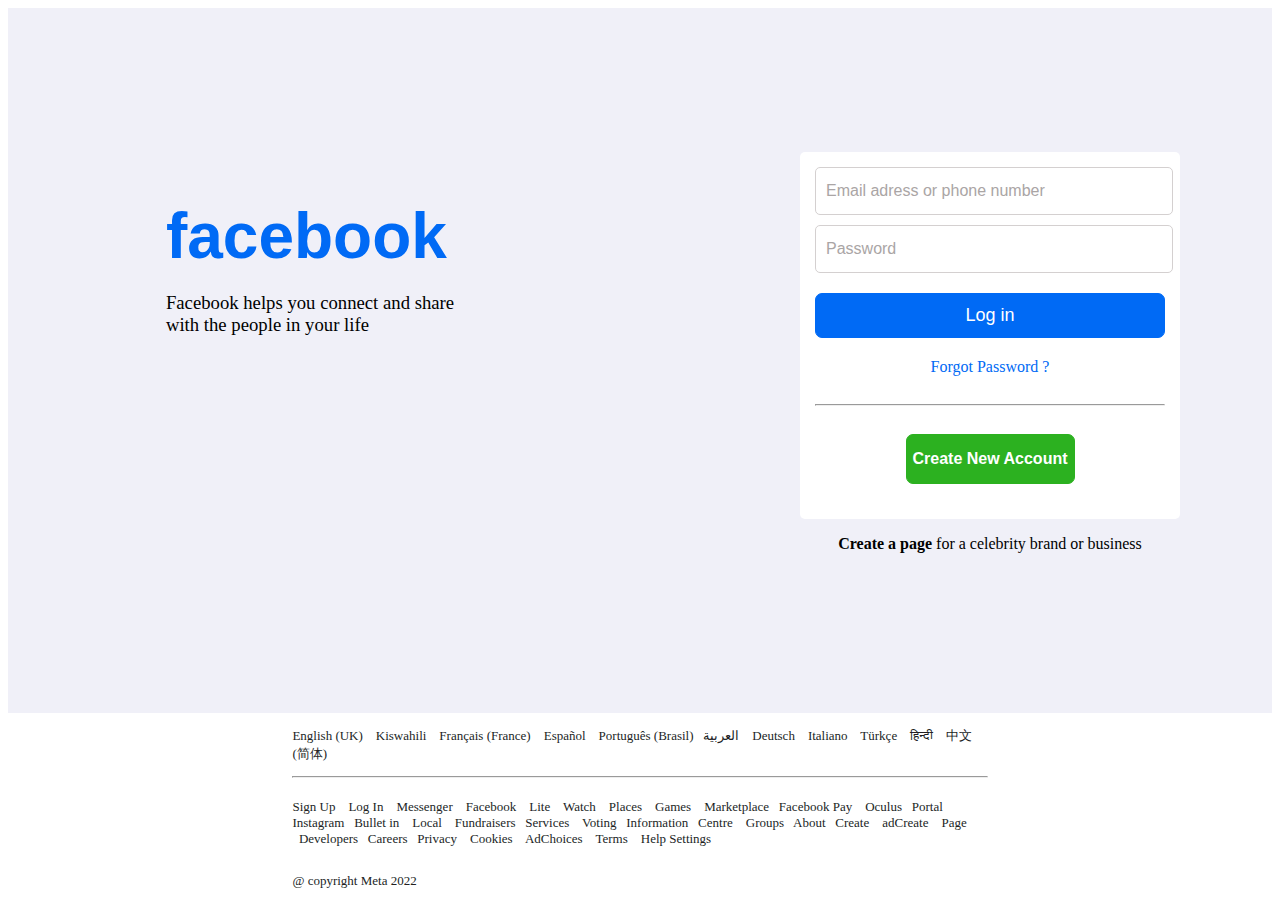
==== index.html @ 2e420ad1 "Index" ====
<!DOCTYPE html>
<html lang="en">
    <head>
        <title>
            CSS Grid
        </title>
        <meta name="viewport" content="width=device-width, initial-scale=1.0">
        <link rel="stylesheet" href="grid.css"> 
    </head>
    <body>
        <div class="container">
            <div class="grid-1">
                <div class="textlogo">
                    <h2>facebook</h2>
                </div>
                <div class="caption">
                    <h3>Facebook helps you connect and share<br> 
                        with the people in your life</h3>
                </div>

            </div>
            <div class="above-grid-2">
                <div class="grid-2">
                    <div class="Username">
                        <input type="text" name="Username" id="Username" placeholder="Email adress or phone number">
                    </div>
                    <div class="password">
                        <input type="password" name="password" id="Password" placeholder="Password">
                    </div>
                    <div class="button">
                        <button type="button" name="login" id="login"> Log in </button>
                    </div>
                    <div class="forgot">
                        <a href="https://web.facebook.com/login/identify/?ctx=recover&ars=facebook_login&from_login_screen=0">Forgot Password ?</a>
                    </div>
                    <div class="hr">
                        <hr>
                    </div>
                    <div class="create">
                        <button type="button"name="create" id="create"><a href="form/form.html">Create New Account</a> </button>
                    </div>
                </div>
                <div class="page">
                    <p><a href="https://web.facebook.com/pages/create/?ref_type=registration_form">Create a page</a> for a celebrity brand or business</p>
                </div>
             </div>
        </div>
        <div class="lang">
            <div class="languages">
            <p>English (UK)&nbsp;  &nbsp; Kiswahili&nbsp;  &nbsp;
                Français (France)  &nbsp;&nbsp;
                Español  &nbsp;&nbsp;
                Português (Brasil)&nbsp;&nbsp;  
                العربية  &nbsp;&nbsp;
                Deutsch  &nbsp;&nbsp;
                Italiano   &nbsp;&nbsp;
                Türkçe  &nbsp;&nbsp;
                हिन्दी  &nbsp;&nbsp;
                中文(简体) &nbsp; &nbsp;
                 </p> <hr>
                </div>
            
            <div class="others">
            <p> Sign Up &nbsp; &nbsp;Log In&nbsp; &nbsp; Messenger &nbsp;&nbsp; Facebook &nbsp; &nbsp;Lite &nbsp;&nbsp;
                 Watch &nbsp;&nbsp; Places &nbsp;&nbsp; Games &nbsp;&nbsp; Marketplace&nbsp;&nbsp;  Facebook Pay  &nbsp;&nbsp;
                Oculus  &nbsp;&nbsp;Portal &nbsp;&nbsp; Instagram&nbsp;&nbsp;  Bullet in &nbsp;&nbsp; Local &nbsp;&nbsp; Fundraisers  
                &nbsp;&nbsp;Services &nbsp;&nbsp; Voting  &nbsp;&nbsp;Information&nbsp;&nbsp; Centre  &nbsp;&nbsp;
                Groups&nbsp;&nbsp;  About&nbsp;&nbsp;  Create &nbsp;&nbsp; adCreate &nbsp;&nbsp; Page  &nbsp;&nbsp;Developers&nbsp;&nbsp;
                  Careers &nbsp;&nbsp;Privacy &nbsp;&nbsp; Cookies  &nbsp;&nbsp;
                AdChoices &nbsp;&nbsp; Terms &nbsp;&nbsp; Help Settings </p>
            </div>
            <p id="copyright">@ copyright Meta 2022</p>
        </div>

    </body>
</html>
---- grid.css ----
.container{
    display: grid;
    grid-template-columns: 600px 380px;
    align-content: center;
    justify-content: center;
    height: 705px;
    background-color: rgb(240, 240, 248);
    
}
.hr hr{
   color:  rgb(216, 208, 208);
}
.grid-1{
    display: grid;
    align-content: center;
    justify-content: start;
}
h2{
    color: rgb(0, 106, 245);
    font-size: 400%;
    font-family:'Segoe UI', Tahoma, Geneva, Verdana, sans-serif;
    font-weight: 900%;
    margin: 0;
}
h3{
    font-family: Georgia, 'Times New Roman', Times, serif;
    font-weight: 150;
}
.grid-2{
    display: grid;
    padding: 15px;
    background-color: #fff;
    border-radius: 5px ;
}
#Username{
    border-radius: 5px;
    height: 40px;
    width: 98%;
    border: 1px solid rgb(212, 208, 208);
    padding: 3px;
    margin-bottom: 10px;
    outline: none;
    transition: 0.5s;
    padding-left: 10px;
}
#Username:focus{
    border: 1px solid rgb(0, 106, 245);
}
#Username::placeholder{
    font-size:larger;
    color: rgb(170, 165, 165);
}
#Password{
    border-radius: 5px;
    height: 40px;
    width: 98%;
    border: 1px solid rgb(212, 208, 208);
    padding: 3px;
    margin-bottom: 20px;
    outline: none;
    transition: 0.5s;
    padding-left: 10px;
}
#Password:focus{
    border: 1px solid rgb(0, 106, 245);
}
#Password::placeholder{
    font-size:larger;
    color: rgb(170, 165, 165);
}
#login{
    background-color: rgb(0, 106, 245);
    font-size: large;
    text-align: center;
    border-radius: 7px;
    width: 100%;
    margin-bottom: 20px;
    height:45px;
    border: 1px solid rgb(0, 106, 245);
    color: #fff;
}
.forgot a{
    text-decoration: none;
    color: rgb(0, 106, 245);
}
.forgot a:hover{
    text-decoration: underline;
}
.forgot{
    display: grid;
    justify-content: center;
    margin-bottom: 20px;
}

.hr{
    margin-bottom: 20px;
}
.line-left{
    margin-top:20px;
    margin-right:5px
}
.line-right{
    margin-top:20px;
    margin-left:25px;
}
#create{
    background-color: rgb(44, 177, 32);
    border-radius: 7px;
    font-size: medium;
    font-weight: bold;
    height: 50px;
    width: 100%;
    border: 1px solid rgb(44, 177, 32);
    color: #fff;
}
#create a{
    text-decoration: none;
    color: #fff;
}
.create{
    display: grid;
    justify-content: center;
    margin-bottom: 20px;
}
.page{
    display: grid;
    justify-content: center;
}
.page a{
    text-decoration: none;
    color: black;
    font-weight: bold;
}
.page a:hover{
    text-decoration: underline;
}
.lang p{
    color: rgb(34, 31, 31);
    font-size: small;
}
.lang{
    display: grid;
    width: 60%;
    margin:1px auto 1px auto;
}

/*for medium phones and potrait tablets*/
@media only screen and (max-width:600px){
    .container{
        display: inline-block;
        width:100%;
        height:670px;
    }
     .grid-1{
         display:grid;
         justify-content:center;
         text-align:center;
     }
     .lang{
         width:90%;
     }
     #copyright{
         text-align:center;
     }
 }
@media only screen and (min-width:600px){
    .container{
       display:inline-block;
        width:100%;
    }
    .grid-1{
        display:grid;
        justify-content:center;
    }
    .textlogo{
        text-align:center;
    }
    .caption{
        text-align:center;
    }
    .above-grid-2{
        display:grid;
        justify-content:center;
    }
    .grid-2{
        width:350px;
    }
    .lang{
        width:80%
    }
}

@media only screen and (min-width:1090px){
    .container{
        display: grid;
    grid-template-columns: 600px 380px;
        grid-gap:100px;
    }
    .textlogo{
        text-align:left;
    }
    .caption{
        text-align:left;
    }
    .grid-1{
        height:250px;
        margin-right: 180px;
    }
    .lang{
        width:55%;
    }
    
}
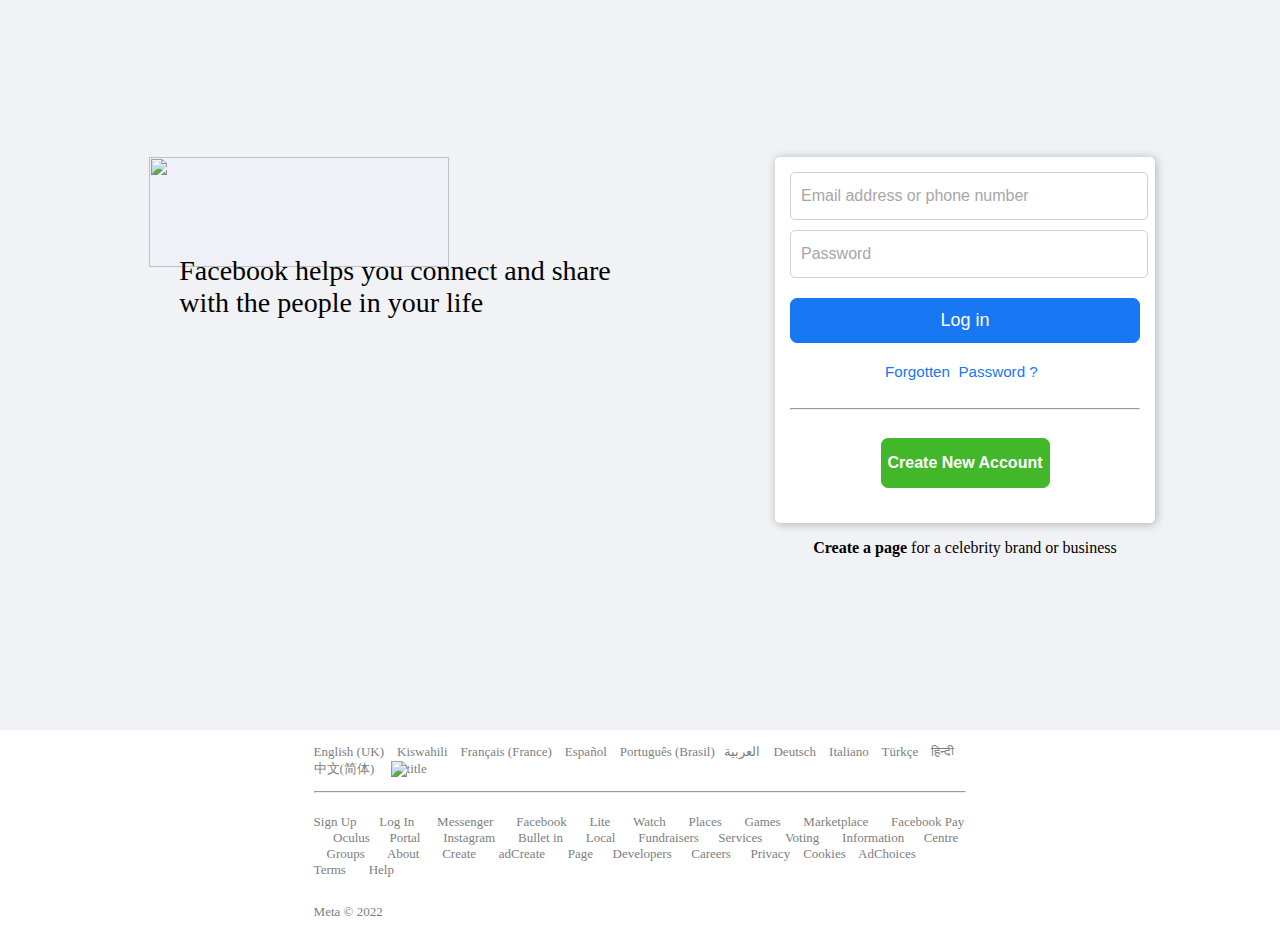
==== commit ac69aa02: "Favicon-logo svg-Colors-copyright-placement" ====
--- a/index.html
+++ b/index.html
@@ -2,17 +2,19 @@
 <html lang="en">
     <head>
         <title>
-            CSS Grid
+            Facebook - log in or sign up
         </title>
         <meta name="viewport" content="width=device-width, initial-scale=1.0">
-        <link rel="stylesheet" href="grid.css"> 
+        <link rel="stylesheet" href="grid.css">
+        <meta charset="UTF-8">
+        <link rel="icon" type="image/x-icon" href="favicon.png"> 
     </head>
     <body>
         <div class="container">
             <div class="grid-1">
-                <div class="textlogo">
-                    <h2>facebook</h2>
-                </div>
+               
+                    <img src="facebook.svg" id="logo" name="logo">
+               
                 <div class="caption">
                     <h3>Facebook helps you connect and share<br> 
                         with the people in your life</h3>
@@ -22,7 +24,7 @@
             <div class="above-grid-2">
                 <div class="grid-2">
                     <div class="Username">
-                        <input type="text" name="Username" id="Username" placeholder="Email adress or phone number">
+                        <input type="text" name="Username" id="Username" placeholder="Email address or phone number">
                     </div>
                     <div class="password">
                         <input type="password" name="password" id="Password" placeholder="Password">
@@ -31,13 +33,13 @@
                         <button type="button" name="login" id="login"> Log in </button>
                     </div>
                     <div class="forgot">
-                        <a href="https://web.facebook.com/login/identify/?ctx=recover&ars=facebook_login&from_login_screen=0">Forgot Password ?</a>
+                        <a href="https://web.facebook.com/login/identify/?ctx=recover&ars=facebook_login&from_login_screen=0">Forgotten&nbsp; Password ?</a>
                     </div>
                     <div class="hr">
                         <hr>
                     </div>
                     <div class="create">
-                        <button type="button"name="create" id="create"><a href="form/form.html">Create New Account</a> </button>
+                        <button type="button"name="create" id="create"><a href="form/index.html">Create New Account</a> </button>
                     </div>
                 </div>
                 <div class="page">
@@ -57,19 +59,20 @@
                 Türkçe  &nbsp;&nbsp;
                 हिन्दी  &nbsp;&nbsp;
                 中文(简体) &nbsp; &nbsp;
+                     <img src="plus.jpg" id="plus" alt="title">
                  </p> <hr>
                 </div>
             
             <div class="others">
-            <p> Sign Up &nbsp; &nbsp;Log In&nbsp; &nbsp; Messenger &nbsp;&nbsp; Facebook &nbsp; &nbsp;Lite &nbsp;&nbsp;
-                 Watch &nbsp;&nbsp; Places &nbsp;&nbsp; Games &nbsp;&nbsp; Marketplace&nbsp;&nbsp;  Facebook Pay  &nbsp;&nbsp;
-                Oculus  &nbsp;&nbsp;Portal &nbsp;&nbsp; Instagram&nbsp;&nbsp;  Bullet in &nbsp;&nbsp; Local &nbsp;&nbsp; Fundraisers  
-                &nbsp;&nbsp;Services &nbsp;&nbsp; Voting  &nbsp;&nbsp;Information&nbsp;&nbsp; Centre  &nbsp;&nbsp;
-                Groups&nbsp;&nbsp;  About&nbsp;&nbsp;  Create &nbsp;&nbsp; adCreate &nbsp;&nbsp; Page  &nbsp;&nbsp;Developers&nbsp;&nbsp;
-                  Careers &nbsp;&nbsp;Privacy &nbsp;&nbsp; Cookies  &nbsp;&nbsp;
-                AdChoices &nbsp;&nbsp; Terms &nbsp;&nbsp; Help Settings </p>
+            <p> Sign Up &nbsp; &nbsp;&nbsp; &nbsp;Log In&nbsp; &nbsp; &nbsp; &nbsp;Messenger &nbsp;&nbsp;&nbsp; &nbsp; Facebook &nbsp; &nbsp;&nbsp; &nbsp;Lite &nbsp;&nbsp;&nbsp; &nbsp;
+                 Watch &nbsp;&nbsp;&nbsp; &nbsp; Places &nbsp;&nbsp;&nbsp; &nbsp; Games &nbsp;&nbsp; &nbsp; &nbsp;Marketplace&nbsp;&nbsp; &nbsp; &nbsp; Facebook Pay  &nbsp;&nbsp;&nbsp; &nbsp;
+                Oculus  &nbsp;&nbsp;&nbsp; &nbsp;Portal &nbsp;&nbsp; &nbsp; &nbsp;Instagram&nbsp;&nbsp; &nbsp; &nbsp; Bullet in &nbsp;&nbsp;&nbsp; &nbsp; Local &nbsp;&nbsp;&nbsp; &nbsp; Fundraisers  
+                &nbsp;&nbsp;&nbsp; &nbsp;Services &nbsp;&nbsp;&nbsp; &nbsp; Voting &nbsp; &nbsp; &nbsp;&nbsp;Information&nbsp;&nbsp;&nbsp; &nbsp; Centre  &nbsp; &nbsp;&nbsp;&nbsp;
+                Groups&nbsp;&nbsp; &nbsp; &nbsp; About&nbsp;&nbsp; &nbsp; &nbsp; Create &nbsp;&nbsp;&nbsp; &nbsp; adCreate &nbsp;&nbsp;&nbsp; &nbsp; Page  &nbsp;&nbsp;&nbsp; &nbsp;Developers&nbsp;&nbsp;&nbsp; &nbsp;
+                  Careers &nbsp;&nbsp;&nbsp; &nbsp;Privacy &nbsp;&nbsp; Cookies  &nbsp;&nbsp;
+                AdChoices &nbsp;&nbsp;&nbsp; &nbsp; Terms &nbsp;&nbsp;&nbsp; &nbsp; Help  </p>
             </div>
-            <p id="copyright">@ copyright Meta 2022</p>
+            <p id="copyright"> Meta &copy; 2022</p>
         </div>
 
     </body>
--- a/grid.css
+++ b/grid.css
@@ -1,10 +1,15 @@
+body{
+    margin: 0;
+   padding:0;
+   box-sizing: border-box;
+}
 .container{
     display: grid;
     grid-template-columns: 600px 380px;
     align-content: center;
     justify-content: center;
     height: 705px;
-    background-color: rgb(240, 240, 248);
+    background-color: #f0f2f5;
     
 }
 .hr hr{
@@ -12,9 +17,8 @@
 }
 .grid-1{
     display: grid;
-    align-content: center;
-    justify-content: start;
-}
+
+}/*
 h2{
     color: rgb(0, 106, 245);
     font-size: 400%;
@@ -22,15 +26,27 @@
     font-weight: 900%;
     margin: 0;
 }
+*/
+#logo{
+    width: 320px;
+    height: 150px;
+    background-color: rgb(240, 240, 248);
+    margin-bottom:0px;
+}
+.caption{
+    margin-top:-100px;
+}
 h3{
-    font-family: Georgia, 'Times New Roman', Times, serif;
-    font-weight: 150;
+    font-family: 'Segoe UI';
+    font-weight: 430;
+    font-size:175%;
 }
 .grid-2{
     display: grid;
     padding: 15px;
     background-color: #fff;
     border-radius: 5px ;
+    box-shadow: 1px 1px 10px rgb(172 175 175);
 }
 #Username{
     border-radius: 5px;
@@ -69,20 +85,24 @@
     color: rgb(170, 165, 165);
 }
 #login{
-    background-color: rgb(0, 106, 245);
+    background-color: #1877f2;
     font-size: large;
     text-align: center;
     border-radius: 7px;
     width: 100%;
     margin-bottom: 20px;
     height:45px;
-    border: 1px solid rgb(0, 106, 245);
+    border: 1px solid #1877f2;
     color: #fff;
 }
 .forgot a{
     text-decoration: none;
-    color: rgb(0, 106, 245);
-}
+    color:#1877f2;
+    font-family: sans-serif;
+    width: 160px;
+    font-size: 95%;
+}
+
 .forgot a:hover{
     text-decoration: underline;
 }
@@ -104,13 +124,13 @@
     margin-left:25px;
 }
 #create{
-    background-color: rgb(44, 177, 32);
+    background-color: #42b72a;
     border-radius: 7px;
     font-size: medium;
     font-weight: bold;
     height: 50px;
     width: 100%;
-    border: 1px solid rgb(44, 177, 32);
+    border: 1px solid #42b72a;
     color: #fff;
 }
 #create a{
@@ -135,27 +155,74 @@
     text-decoration: underline;
 }
 .lang p{
-    color: rgb(34, 31, 31);
+    color: #7d7e80;
     font-size: small;
 }
 .lang{
     display: grid;
-    width: 60%;
+    width: 70%;
     margin:1px auto 1px auto;
 }
 
 /*for medium phones and potrait tablets*/
-@media only screen and (max-width:600px){
+
+@media only screen and (min-width:250px){
     .container{
         display: inline-block;
-        width:100%;
-        height:670px;
+        width:110%;
+        height:610px;
     }
      .grid-1{
          display:grid;
          justify-content:center;
          text-align:center;
      }
+     #logo{
+         height:110px;
+         width:300px;
+    }
+    .caption{
+    margin-top:-35px;
+    }
+    h3{
+    font-family: 'Segoe UI';
+    font-weight: 340;
+    font-size:118%;
+    }
+    .page{
+        text-align:center;
+    }
+     .lang{
+         width:90%;
+     }
+     #copyright{
+         text-align:center;
+     }
+ }
+
+
+@media only screen and (min-width:350px){
+    .container{
+        display: inline-block;
+        width:100%;
+        height:630px;
+    }
+     .grid-1{
+         display:grid;
+         justify-content:center;
+         text-align:center;
+     }
+     #logo{
+        margin-left:30px;
+    }
+    .caption{
+    margin-top:-35px;
+    }
+    h3{
+    font-family: 'Segoe UI';
+    font-weight: 380;
+    font-size:130%;
+    }
      .lang{
          width:90%;
      }
@@ -172,11 +239,17 @@
         display:grid;
         justify-content:center;
     }
-    .textlogo{
-        text-align:center;
-    }
-    .caption{
-        text-align:center;
+    #logo{
+        margin-left:30px;
+    }
+     .caption{
+    margin-top:-48px;
+         text-align:center;
+    }
+    h3{
+    font-family: 'Segoe UI';
+    font-weight: 380;
+    font-size:140%;
     }
     .above-grid-2{
         display:grid;
@@ -193,21 +266,31 @@
 @media only screen and (min-width:1090px){
     .container{
         display: grid;
-    grid-template-columns: 600px 380px;
-        grid-gap:100px;
-    }
-    .textlogo{
-        text-align:left;
+    grid-template-columns: 650px 520px;
+    height: 730px;
+       
+    }
+    #logo{
+        margin-left:0px;
     }
     .caption{
-        text-align:left;
-    }
+    margin-top:-100px;
+    text-align:left;
+}
+h3{
+    font-family: 'Segoe UI';
+    font-weight: 430;
+    font-size:175%;
+    margin-left:30px;
+}
     .grid-1{
         height:250px;
-        margin-right: 180px;
     }
     .lang{
-        width:55%;
+        width:51%;
+    }
+    #copyright{
+        text-align: left;
     }
     
 }